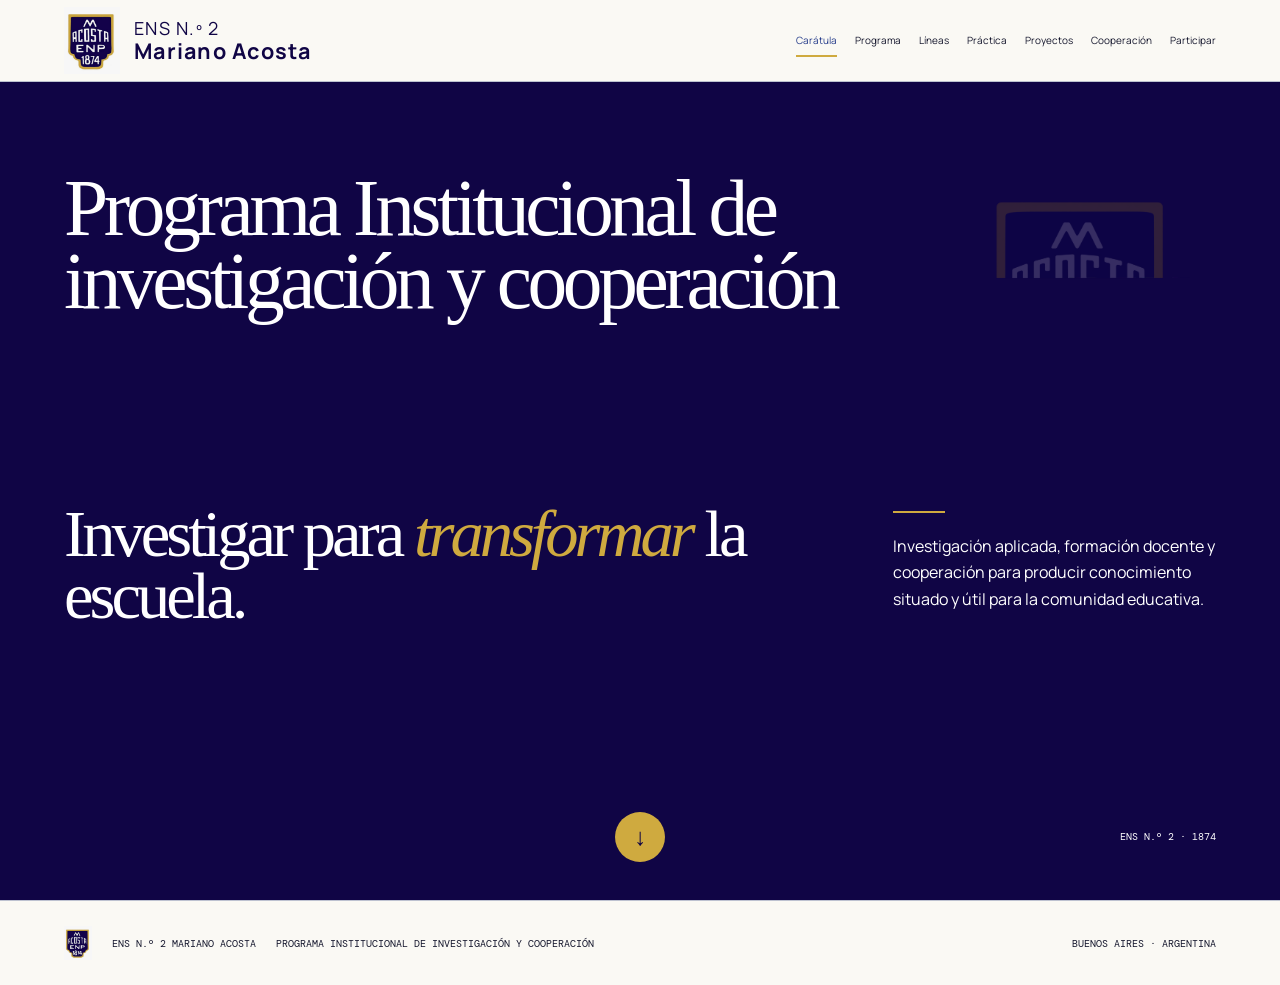
==== index.html @ 4a9405a3 "Restore hero watermark emblem" ====
<!doctype html>
<html lang="es">
<head>
  <meta charset="UTF-8">
  <meta name="viewport" content="width=device-width, initial-scale=1">
  <meta name="description" content="Programa Institucional de Investigación y Cooperación de la ENS N.º 2 Mariano Acosta.">
  <title>Investigación y Cooperación · Mariano Acosta</title>
  <link rel="preconnect" href="https://fonts.googleapis.com">
  <link rel="preconnect" href="https://fonts.gstatic.com" crossorigin>
  <link href="https://fonts.googleapis.com/css2?family=DM+Mono:wght@400;500&family=Manrope:wght@400;500;600;700&display=swap" rel="stylesheet">
  <link rel="stylesheet" href="styles.css?v=4">
  <link rel="stylesheet" href="overrides.css?v=5">
</head>
<body>
  <header class="site-header">
    <a class="brand tab-link" href="#caratula" data-tab="caratula"><img src="assets/logo-mariano-acosta-adjunto.png" alt="Escuela Normal Superior N.º 2 Mariano Acosta, 1874"><span>ENS N.º 2<br><b>Mariano Acosta</b></span></a>
    <nav id="menu" aria-label="Secciones del programa">
      <a class="tab-link active" href="#caratula" data-tab="caratula">Carátula</a><a class="tab-link" href="#programa" data-tab="programa">Programa</a><a class="tab-link" href="#lineas" data-tab="lineas">Líneas</a><a class="tab-link" href="#practica" data-tab="practica">Práctica</a><a class="tab-link" href="#proyectos" data-tab="proyectos">Proyectos</a><a class="tab-link" href="#cooperacion" data-tab="cooperacion">Cooperación</a><a class="tab-link" href="#participar" data-tab="participar">Participar</a>
    </nav>
  </header>
  <main>
    <section class="page-panel hero" id="caratula" data-panel="caratula"><div class="hero-mark" aria-hidden="true"><img src="assets/logo-acosta-enp-1874-transparent.png" alt=""></div><p class="eyebrow">Programa Institucional de<br>investigación y cooperación</p><div class="hero-grid"><h1>Investigar para <em>transformar</em> la escuela.</h1><div class="hero-note"><span class="rule"></span><p>Investigación aplicada, formación docente y cooperación para producir conocimiento situado y útil para la comunidad educativa.</p></div></div><div class="hero-bottom"><p></p><a href="#programa" class="round-link tab-link" data-tab="programa" aria-label="Ver el programa">↓</a><p>ENS N.º 2 · 1874</p></div></section>
    <section class="page-panel panel-programa" id="programa" data-panel="programa" hidden><section class="statement"><p class="section-label">01 / El programa</p><div class="statement-copy"><h2>Una plataforma para <em>pensar, probar y compartir</em> mejores respuestas educativas.</h2><p class="lead">El Programa articula los niveles Inicial, Primario, Secundario y Superior. Convierte preguntas surgidas de la práctica en proyectos rigurosos, documentados y con capacidad de producir mejoras, recursos y conocimiento para la institución.</p></div></section><section class="principles"><article><span>01</span><h3>Rigor situado</h3><p>Preguntas reales, métodos coherentes y resultados que puedan revisarse y comprenderse.</p></article><article><span>02</span><h3>Práctica con evidencia</h3><p>Intervenciones que se diseñan, implementan, evalúan y mejoran en contexto.</p></article><article><span>03</span><h3>Cooperación con propósito</h3><p>Vínculos que se traducen en formación, proyectos, productos y transferencia.</p></article></section></section>
    <section class="page-panel lines" id="lineas" data-panel="lineas" hidden><div class="section-heading"><p class="section-label">02 / Líneas de investigación</p><h2>Un campo común<br>para muchas preguntas.</h2><p>Las líneas organizan capacidades y problemas de trabajo, construyen una agenda compartida y permiten relacionar saberes, experiencias y desafíos de todos los niveles de la institución.</p></div><div class="line-list"><article><b>01</b><div><h3>Formación docente e innovación</h3><p>Prácticas profesionales, didácticas, tecnologías, inteligencia artificial y producción de conocimiento pedagógico.</p></div><span>↗</span></article><article><b>02</b><div><h3>Inclusión, accesibilidad y deporte</h3><p>Participación significativa, actividad física, deporte inclusivo y evaluación de experiencias educativas.</p></div><span>↗</span></article><article><b>03</b><div><h3>Trayectorias, datos y territorio</h3><p>Transiciones entre niveles, indicadores, visualización, ciencia de datos y análisis de información educativa.</p></div><span>↗</span></article><article><b>04</b><div><h3>Salud, adolescencia y bienestar</h3><p>Educación para la salud, hábitos, prevención, actividad física y comprensión crítica de la información sanitaria.</p></div><span>↗</span></article><article><b>05</b><div><h3>Intervenciones y evaluación</h3><p>Diseño, implementación y análisis de propuestas pedagógicas para aprender de la experiencia y transferir resultados.</p></div><span>↗</span></article><article><b>06</b><div><h3>Patrimonio, archivo y memoria</h3><p>Historia de la educación, cultura escolar, humanidades digitales y documentación trazable.</p></div><span>↗</span></article></div></section>
    <section class="page-panel pathway" id="practica" data-panel="practica" hidden><p class="section-label">03 / De la práctica a la producción</p><div class="path"><span>Pregunta</span><i>→</i><span>Proyecto</span><i>→</i><span>Evidencia</span><i>→</i><span>Producto</span><i>→</i><span>Comunidad</span></div><div class="practice-grid"><p>Una situación observada en el aula, en la formación, en el deporte o en los fondos documentales puede convertirse en una investigación aplicada. El proceso preserva trazabilidad, responsabilidad humana y resguardos éticos.</p><ol><li><b>Diseñar</b> una intervención, secuencia, protocolo o instrumento.</li><li><b>Implementar</b> con acompañamiento y registro de decisiones.</li><li><b>Analizar</b> procesos, datos, producciones y condiciones de participación.</li><li><b>Devolver</b> resultados como informe, recurso, jornada, ponencia o publicación.</li></ol></div><p class="practice-note">El objetivo es que toda investigación tenga retorno concreto: mejores herramientas para la enseñanza, recursos accesibles, protocolos transferibles o conocimiento disponible para la comunidad.</p></section>
    <section class="page-panel projects" id="proyectos" data-panel="proyectos" hidden><div class="section-heading"><p class="section-label">04 / Proyectos y resultados</p><h2>Conocimiento que<br>deja huella.</h2></div><div class="status-key"><span class="active-dot"></span> Resultado documentado <span class="design-dot"></span> En diseño / exploración</div><div class="project-grid"><article class="project-card featured"><p class="status"><span class="active-dot"></span> Resultado documentado</p><h3>Del folio a la evidencia</h3><p>Este resultado desarrolla un modo reproducible de trabajar con registros manuscritos escolares. Ordena las etapas de transcripción, validación, corrección y documentación para que las decisiones de investigación puedan seguirse, discutirse y reutilizarse. Así, los documentos históricos se transforman en evidencia sin perder su procedencia ni su contexto.</p></article><article class="project-card"><p class="status"><span class="active-dot"></span> Resultado documentado</p><h3>Escuela, ciudad y territorio</h3><p>La investigación explora la relación entre la escuela y la ciudad a partir de la procedencia residencial de su estudiantado. Combina lectura histórica de fuentes con herramientas de localización y visualización, permitiendo observar concentraciones, alcances y conexiones territoriales. Propone una mirada que vincula la vida institucional con las dinámicas urbanas de su tiempo.</p></article><article class="project-card"><p class="status"><span class="active-dot"></span> Resultado documentado</p><h3>Edad, curso y reforma curricular</h3><p>Este trabajo examina cómo las edades, los cursos y las orientaciones de estudio permiten reconstruir cambios en la organización escolar. La lectura conjunta de los registros revela regularidades y trayectorias diversas, y permite reconocer la huella de transformaciones curriculares. La cuantificación dialoga con la historia institucional para producir una interpretación más rica de las fuentes.</p></article><article class="project-card"><p class="status"><span class="design-dot"></span> En diseño / exploración</p><h3>Intervenciones pedagógicas situadas</h3><p>Esta línea reúne proyectos inter-niveles que documentan y evalúan experiencias de enseñanza. Su propósito es transformar aprendizajes de la práctica en recursos, protocolos y conocimientos transferibles para la comunidad educativa.</p></article></div><p class="fineprint">La publicación de fuentes, datos, imágenes y productos derivados se realizará únicamente con las autorizaciones y resguardos correspondientes.</p></section>
    <section class="page-panel cooperation" id="cooperacion" data-panel="cooperacion" hidden><div class="section-heading"><p class="section-label">05 / Cooperación académica</p><h2>Trabajar con otros<br>para llegar más lejos.</h2><p>La cooperación se organiza alrededor de proyectos concretos, recíprocos y evaluables, capaces de reunir capacidades complementarias y generar resultados con valor para cada institución participante.</p></div><div class="coop-columns"><article><p class="status"><span class="active-dot"></span> Capacidades y experiencias</p><h3>Formación, patrimonio y producción</h3><ul><li>Formación docente, investigación educativa y proyectos inter-niveles.</li><li>Archivo, cultura escolar, humanidades digitales y difusión responsable.</li><li>Datos, trayectorias, visualización y ciencia de datos aplicada a educación.</li></ul></article><article><p class="status"><span class="design-dot"></span> Cartera exploratoria</p><h3>Propuestas de articulación</h3><ul><li>Universidades, organismos públicos y organizaciones especializadas en educación, patrimonio, salud, datos, inclusión y cultura.</li><li>Seminarios, clases abiertas, talleres, laboratorios con estudiantes, proyectos piloto e informes técnicos que conecten conocimiento académico y experiencia escolar.</li><li>Una oportunidad para diseñar iniciativas con impacto educativo, visibilidad académica, recursos compartidos y productos que puedan proyectarse a redes nacionales e internacionales.</li></ul></article></div></section>
    <section class="page-panel participate" id="participar" data-panel="participar" hidden><p class="section-label">06 / Formación y participación</p><h2>Una idea puede<br>ser el comienzo.</h2><p>El programa proyecta un trayecto de investigación educativa situada, clínica de investigación y escritura académica, jornadas y convocatorias transparentes para docentes y estudiantes.</p><div class="participation-list"><span>Problema</span><i>→</i><span>Trayecto formativo</span><i>→</i><span>Proyecto</span><i>→</i><span>Comunicación académica</span></div><a class="button tab-link" href="#caratula" data-tab="caratula">Agenda y convocatorias próximamente <span>↑</span></a></section>
  </main>
  <footer><img src="assets/logo-mariano-acosta-adjunto.png" alt="Escuela Normal Superior N.º 2 Mariano Acosta, 1874"><p>ENS N.º 2 Mariano Acosta</p><p>Programa Institucional de Investigación y Cooperación</p><p>Buenos Aires · Argentina</p></footer>
  <script src="script.js"></script>
</body>
</html>
---- styles.css ----
:root{--navy:#100545;--blue:#263d8b;--gold:#cfaa3f;--cream:#faf9f4;--mist:#eaedf4;--ink:#15172d;--line:#bdc2d0}*{box-sizing:border-box}html{scroll-behavior:smooth}body{margin:0;background:var(--cream);color:var(--ink);font-family:Manrope,Arial,sans-serif}.site-header{height:82px;padding:0 5vw;display:flex;justify-content:space-between;align-items:center;border-bottom:1px solid var(--line);position:sticky;top:0;background:rgba(250,249,244,.98);z-index:10}.brand{height:82px;overflow:hidden;display:flex;align-items:center;gap:14px;color:var(--navy);text-decoration:none;font:10px/1.1 Manrope,Arial,sans-serif;letter-spacing:.07em}.brand img{width:56px;height:72px;object-fit:cover;transform:scale(1.38)}.brand b{font-size:12px}nav{display:flex;gap:18px;align-items:center}nav a{color:var(--ink);font-size:10px;text-decoration:none;padding:8px 0;border-bottom:2px solid transparent}nav a:hover,nav a.active{border-color:var(--gold);color:var(--blue)}.menu-button{display:none}.page-panel[hidden]{display:none}.hero{position:relative;overflow:hidden;min-height:calc(100vh - 82px);padding:7vw 5vw 3vw;display:flex;flex-direction:column;justify-content:space-between;background:var(--navy);color:#fff}.hero-mark{position:absolute;right:7vw;top:8vw;opacity:.18}.hero-mark img{width:210px;height:310px;object-fit:contain}.eyebrow{position:relative;z-index:1;margin:0;font:500 clamp(2.8rem,6.2vw,7.1rem)/.93 Georgia,"Times New Roman",serif;letter-spacing:-.055em}.hero-grid,.statement,.lines,.cooperation{display:grid;grid-template-columns:1.4fr .6fr;gap:6vw;align-items:end}.hero h1,h2,h3{font-family:Georgia,"Times New Roman",serif}.hero h1{max-width:770px;font-size:clamp(2.8rem,5.2vw,6.3rem);font-weight:500;line-height:.94;letter-spacing:-.06em;margin:50px 0 0}.hero h1 em,h2 em{color:var(--gold)}.hero-note{font-size:16px;line-height:1.65}.rule{display:block;width:52px;height:2px;margin-bottom:20px;background:var(--gold)}.hero-bottom{display:grid;grid-template-columns:1fr auto 1fr;align-items:center;margin-top:50px;font:10px "DM Mono",monospace;text-transform:uppercase}.hero-bottom p:last-child{text-align:right}.round-link{display:grid;place-items:center;width:50px;height:50px;border-radius:50%;background:var(--gold);color:var(--navy);font-size:24px;text-decoration:none}.statement{grid-template-columns:.45fr 1.55fr;padding:10vw 5vw}.statement-copy{padding:clamp(28px,5vw,72px);background:var(--mist)}.statement h2,.section-heading h2,.participate h2{margin:0;font-size:clamp(2.5rem,5vw,5.2rem);line-height:1.04;letter-spacing:-.05em;font-weight:500}.lead,.section-heading>p{max-width:650px;margin:30px 0 0;font-size:16px;line-height:1.7}.principles{display:grid;grid-template-columns:repeat(3,1fr);margin:0 5vw 8vw;border-block:1px solid var(--line)}.principles article{padding:38px 30px 40px 0;margin-right:30px;border-right:1px solid var(--line)}.principles article:last-child{border:0;margin:0}.principles span,.line-list b{font:10px "DM Mono",monospace;color:var(--blue)}h3{font-size:20px}.principles p,.line-list p{font-size:14px;line-height:1.6}.lines,.cooperation{grid-template-columns:.7fr 1.3fr;padding:10vw 5vw;background:var(--mist);align-items:start;min-height:calc(100vh - 82px)}.line-list{border-top:2px solid var(--navy)}.line-list article{display:grid;grid-template-columns:45px 1fr auto;gap:12px;padding:23px 0;border-bottom:1px solid var(--line)}.line-list h3{margin:0;font-size:24px;font-weight:500}.line-list p{margin:7px 0 0}.pathway{min-height:calc(100vh - 82px);padding:10vw 5vw;background:var(--blue);color:#fff}.path{display:flex;flex-wrap:wrap;gap:17px;margin:45px 0;font:500 clamp(1.5rem,3.2vw,3.3rem) Georgia,serif}.path i,.participation-list i{color:var(--gold);font-style:normal}.practice-grid,.coop-columns{display:grid;grid-template-columns:1fr 1fr;gap:7vw;max-width:1080px}.practice-grid p,.practice-note{font-size:16px;line-height:1.7}.practice-grid ol{padding:0;margin:0;list-style:none;border-top:1px solid #ffffff88}.practice-grid li{padding:12px 0;border-bottom:1px solid #ffffff88;font-size:14px;line-height:1.5}.practice-grid b{color:var(--gold)}.practice-note{max-width:680px;margin-top:40px}.projects{min-height:calc(100vh - 82px);padding:10vw 5vw}.projects>.section-heading{display:grid;grid-template-columns:.7fr 1.3fr;gap:7vw}.status-key{margin:45px 0 18px;font:10px "DM Mono",monospace;letter-spacing:.08em;text-transform:uppercase}.status{font:10px "DM Mono",monospace;letter-spacing:.08em;text-transform:uppercase}.section-label{font:10px "DM Mono",monospace;letter-spacing:.08em;text-transform:uppercase}.active-dot,.design-dot{display:inline-block;width:8px;height:8px;margin-right:7px;border-radius:50%;background:var(--blue)}.design-dot{background:none;border:1px solid currentColor}.project-grid{display:grid;grid-template-columns:repeat(2,1fr);gap:16px}.project-card{min-height:280px;padding:30px;border:1px solid var(--line)}.project-card.featured{background:var(--navy);color:#fff}.project-card h3{font-size:30px;font-weight:500;line-height:1.05}.project-card>p:not(.status){font-size:14px;line-height:1.7}.fineprint{font-size:11px;max-width:600px}.cooperation{background:var(--gold)}.coop-columns article{padding:25px;border-top:2px solid var(--navy)}.coop-columns h3{font-size:28px;font-weight:500}.coop-columns ul{padding:0;list-style:none}.coop-columns li{padding:12px 0;border-bottom:1px solid #10054555;font-size:13px;line-height:1.6}.participate{min-height:calc(100vh - 82px);margin:5vw;padding:9vw 8vw;background:var(--navy);color:#fff}.participate h2{margin:25px 0}.participate>p{max-width:590px;font-size:16px;line-height:1.7}.participation-list{display:flex;flex-wrap:wrap;gap:13px;margin:38px 0;font:500 20px Georgia,serif}.button{display:inline-flex;gap:25px;padding:15px 18px;background:var(--gold);color:var(--navy);font-size:12px;font-weight:700;text-decoration:none}footer{display:flex;align-items:center;gap:20px;padding:22px 5vw;border-top:1px solid var(--line);font:10px "DM Mono",monospace;text-transform:uppercase}footer img{width:28px;height:40px;object-fit:contain}footer p:last-child{margin-left:auto}@media(max-width:900px){nav{gap:11px}nav a{font-size:9px}}@media(max-width:720px){.site-header{height:68px}.brand{height:68px}.brand img{width:45px;height:64px}.menu-button{display:block;background:none;border:0;color:var(--navy);font:11px "DM Mono",monospace}.site-header nav{display:none;position:absolute;top:67px;left:0;right:0;padding:20px 5vw;background:var(--cream);border-bottom:1px solid var(--line);flex-direction:column;align-items:flex-start;gap:13px}.site-header nav.open{display:flex}.hero{min-height:calc(100vh - 68px);padding-top:15vw}.eyebrow{font-size:clamp(2.6rem,11vw,4.8rem)}.hero-grid,.statement,.lines,.cooperation,.practice-grid,.coop-columns,.projects>.section-heading{grid-template-columns:1fr;gap:32px}.hero h1{margin-top:35px}.hero-mark{right:4vw;top:10vw;opacity:.12}.hero-mark img{width:150px}.principles,.project-grid{grid-template-columns:1fr}.principles article{margin:0;border-right:0;border-bottom:1px solid var(--line)}.principles article:last-child{border-bottom:0}.statement,.lines,.pathway,.projects,.cooperation{padding-top:80px;padding-bottom:80px}.statement-copy{padding:32px 25px}.participate{min-height:calc(100vh - 68px);margin:0;padding:80px 5vw}footer{align-items:flex-start;flex-direction:column;gap:7px}footer p{margin:0}footer p:last-child{margin-left:0}}
---- overrides.css ----
/* Identidad institucional en el encabezado: aumento del 80 %. */
.brand {
  font-size: 18px;
  line-height: 1.1;
}

.brand b {
  font-size: 21.6px;
}

.brand img {
  display: block !important;
  width: 56px !important;
  height: auto !important;
  max-height: 68px !important;
  flex: none !important;
  object-fit: contain !important;
  object-position: center !important;
  transform: none !important;
}

.brand {
  overflow: visible !important;
}

.hero-mark {
  position: absolute !important;
  top: 8vw !important;
  right: 7vw !important;
  z-index: 0 !important;
  display: block !important;
  width: 220px !important;
  height: auto !important;
  overflow: visible !important;
  opacity: 0.16 !important;
  pointer-events: none !important;
}

.hero-mark img {
  display: block !important;
  width: 100% !important;
  height: auto !important;
  max-height: none !important;
  object-fit: contain !important;
  object-position: center !important;
}

.hero-grid,
.hero-bottom {
  position: relative;
  z-index: 1;
}

/* En celulares, los accesos conservan la lectura horizontal del escritorio. */
@media (max-width: 720px) {
  .site-header {
    height: auto;
    min-height: 68px;
    padding: 0 4vw 6px;
    align-items: stretch;
    flex-direction: column;
  }

  .brand {
    height: 62px;
    flex: 0 0 62px;
  }

  .brand img {
    width: 45px !important;
    height: auto !important;
  }

  .hero-mark {
    top: 10vw !important;
    right: 4vw !important;
    width: 140px !important;
    opacity: 0.11 !important;
  }

  .site-header nav,
  .site-header nav.open {
    position: static;
    display: flex;
    width: 100%;
    padding: 0;
    border: 0;
    background: transparent;
    flex-flow: row nowrap;
    align-items: center;
    justify-content: space-between;
    gap: 0;
  }

  .site-header nav a {
    display: block;
    flex: 0 1 auto;
    min-width: 0;
    min-height: 0;
    padding: 5px 0 4px;
    border: 0;
    border-bottom: 2px solid transparent;
    font-size: clamp(7px, 2.1vw, 9px);
    letter-spacing: -0.04em;
    line-height: 1.1;
    text-align: center;
    white-space: nowrap;
  }

  .site-header nav a:hover,
  .site-header nav a.active {
    border-color: var(--gold);
    background: transparent;
    color: var(--blue);
  }

  .hero,
  .participate {
    min-height: calc(100svh - 105px);
  }
}
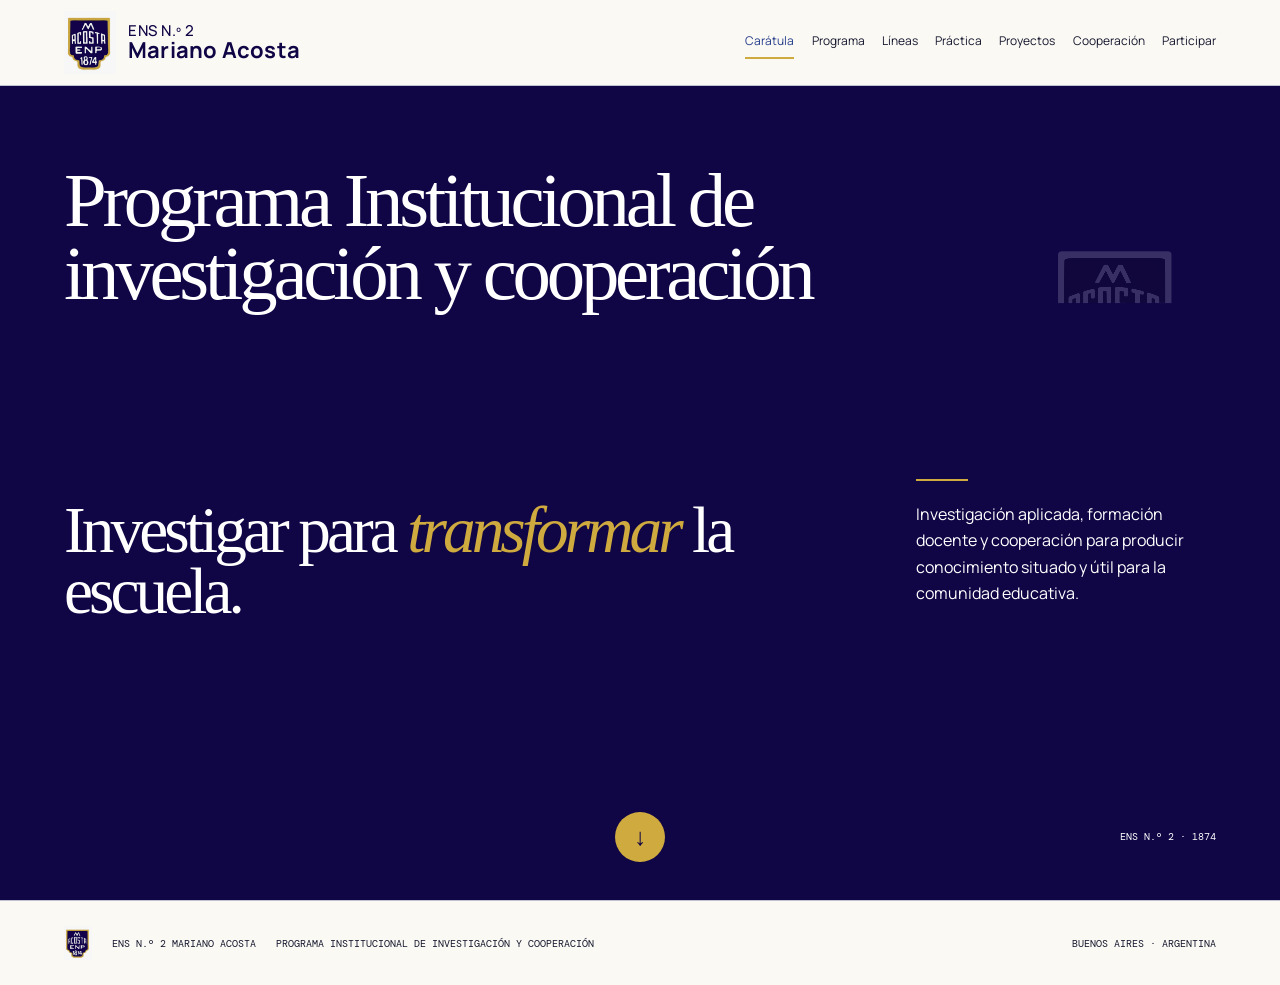
==== commit 35543b7c: "Actualiza cache de estilos del programa institucional" ====
--- a/index.html
+++ b/index.html
@@ -9,7 +9,7 @@
   <link rel="preconnect" href="https://fonts.gstatic.com" crossorigin>
   <link href="https://fonts.googleapis.com/css2?family=DM+Mono:wght@400;500&family=Manrope:wght@400;500;600;700&display=swap" rel="stylesheet">
   <link rel="stylesheet" href="styles.css?v=4">
-  <link rel="stylesheet" href="overrides.css?v=5">
+  <link rel="stylesheet" href="overrides.css?v=11">
 </head>
 <body>
   <header class="site-header">
--- a/overrides.css
+++ b/overrides.css
@@ -1,48 +1,119 @@
-/* Identidad institucional en el encabezado: aumento del 80 %. */
+/*
+  Sistema tipografico y de composicion
+  ------------------------------------
+  La caratula conserva la voz de mayor escala. Las paginas interiores usan
+  una jerarquia comun, textos de lectura mas generosos y una grilla estable.
+*/
+
+:root {
+  --content-pad: 5vw;
+  --section-y: clamp(56px, 4.6vw, 88px);
+  --display-internal: clamp(3.25rem, 4.2vw, 4.75rem);
+  --reading: clamp(1rem, 1.05vw, 1.2rem);
+}
+
+body {
+  -webkit-font-smoothing: antialiased;
+  text-rendering: optimizeLegibility;
+}
+
+/* Encabezado: identidad visible, pero subordinada al contenido. */
+.site-header {
+  height: 86px;
+  padding-inline: var(--content-pad);
+}
+
 .brand {
-  font-size: 18px;
-  line-height: 1.1;
+  height: 86px;
+  gap: 12px;
+  overflow: visible;
+  font: 500 15px/1.08 Manrope, Arial, sans-serif;
+  letter-spacing: 0.035em;
 }
 
 .brand b {
-  font-size: 21.6px;
+  font-size: 22px;
+  letter-spacing: 0.01em;
 }
 
 .brand img {
-  display: block !important;
-  width: 56px !important;
-  height: auto !important;
-  max-height: 68px !important;
-  flex: none !important;
-  object-fit: contain !important;
-  object-position: center !important;
-  transform: none !important;
-}
-
-.brand {
-  overflow: visible !important;
-}
-
+  display: block;
+  width: 52px;
+  height: 66px;
+  max-height: 66px;
+  flex: none;
+  object-fit: contain;
+  object-position: center;
+  transform: none;
+}
+
+nav {
+  gap: clamp(14px, 1.35vw, 24px);
+}
+
+nav a {
+  font-size: 12px;
+  line-height: 1.2;
+}
+
+/* Etiquetas y textos auxiliares compartidos. */
+.section-label,
+.status,
+.status-key {
+  font-size: 11px;
+  line-height: 1.35;
+}
+
+.section-label {
+  margin: 0;
+}
+
+/* Caratula: unica pantalla con escala monumental. */
+.hero {
+  min-height: calc(100vh - 86px);
+  padding: clamp(68px, 6.2vw, 118px) var(--content-pad) clamp(28px, 3vw, 56px);
+}
+
+.eyebrow {
+  max-width: 1450px;
+  font-size: clamp(4.25rem, 6vw, 7rem);
+  line-height: 0.94;
+}
+
+.hero-grid {
+  grid-template-columns: minmax(0, 1.45fr) minmax(300px, 0.55fr);
+  gap: clamp(54px, 6vw, 120px);
+}
+
+.hero h1 {
+  max-width: 900px;
+  margin-top: clamp(42px, 4vw, 72px);
+  font-size: clamp(4rem, 5.1vw, 6.2rem);
+}
+
+.hero-note {
+  max-width: 470px;
+  font-size: clamp(1rem, 1.1vw, 1.22rem);
+}
+
+/* El fondo contenido evita que cualquier regla heredada recorte el escudo. */
 .hero-mark {
-  position: absolute !important;
-  top: 8vw !important;
-  right: 7vw !important;
-  z-index: 0 !important;
-  display: block !important;
-  width: 220px !important;
-  height: auto !important;
-  overflow: visible !important;
-  opacity: 0.16 !important;
-  pointer-events: none !important;
+  position: absolute;
+  top: clamp(150px, 17vh, 220px);
+  right: clamp(54px, 7vw, 150px);
+  z-index: 0;
+  display: block;
+  width: clamp(150px, 11vw, 215px);
+  aspect-ratio: 1196 / 1315;
+  overflow: visible;
+  background: url("assets/logo-acosta-enp-1874-transparent.png") center / contain no-repeat;
+  opacity: 0.17;
+  filter: grayscale(1) brightness(2.2);
+  pointer-events: none;
 }
 
 .hero-mark img {
-  display: block !important;
-  width: 100% !important;
-  height: auto !important;
-  max-height: none !important;
-  object-fit: contain !important;
-  object-position: center !important;
+  display: none;
 }
 
 .hero-grid,
@@ -51,31 +122,325 @@
   z-index: 1;
 }
 
-/* En celulares, los accesos conservan la lectura horizontal del escritorio. */
+/* Programa. */
+.statement {
+  grid-template-columns: minmax(190px, 0.25fr) minmax(0, 1.75fr);
+  align-items: start;
+  gap: clamp(34px, 4vw, 80px);
+  padding: var(--section-y) var(--content-pad) clamp(58px, 6vw, 110px);
+}
+
+.statement-copy {
+  width: 100%;
+  max-width: 1440px;
+  padding: clamp(44px, 4.2vw, 76px);
+}
+
+.statement h2,
+.section-heading h2,
+.participate h2 {
+  font-size: var(--display-internal);
+  line-height: 1.02;
+  letter-spacing: -0.045em;
+}
+
+.lead,
+.section-heading > p {
+  max-width: 760px;
+  margin-top: clamp(24px, 2.2vw, 38px);
+  font-size: var(--reading);
+  line-height: 1.68;
+}
+
+.principles {
+  margin: 0 var(--content-pad) clamp(68px, 7vw, 130px);
+}
+
+.principles article {
+  padding: 38px clamp(22px, 2.4vw, 44px) 42px 0;
+}
+
+.principles h3 {
+  margin: 20px 0 12px;
+  font-size: clamp(1.45rem, 1.7vw, 1.85rem);
+  line-height: 1.15;
+}
+
+.principles p {
+  max-width: 480px;
+  font-size: clamp(0.95rem, 0.95vw, 1.08rem);
+  line-height: 1.62;
+}
+
+/* Lineas y cooperacion comparten una grilla editorial. */
+.lines,
+.cooperation {
+  min-height: calc(100vh - 86px);
+  grid-template-columns: minmax(330px, 0.62fr) minmax(0, 1.38fr);
+  align-items: start;
+  gap: clamp(58px, 6vw, 120px);
+  padding: var(--section-y) var(--content-pad) clamp(64px, 6vw, 116px);
+}
+
+.section-heading h2 {
+  margin-top: 18px;
+}
+
+.section-heading > p {
+  font-size: clamp(1rem, 1.05vw, 1.18rem);
+}
+
+.line-list article {
+  grid-template-columns: 50px minmax(0, 1fr) 24px;
+  gap: 14px;
+  padding: clamp(21px, 1.8vw, 30px) 0;
+}
+
+.line-list h3 {
+  font-size: clamp(1.55rem, 1.8vw, 2rem);
+  line-height: 1.15;
+}
+
+.line-list p {
+  margin-top: 10px;
+  font-size: clamp(0.95rem, 1vw, 1.08rem);
+  line-height: 1.55;
+}
+
+/* Practica: la secuencia funciona como un recorrido y no como un titulo roto. */
+.pathway {
+  min-height: calc(100vh - 86px);
+  padding: var(--section-y) var(--content-pad) clamp(64px, 6vw, 112px);
+}
+
+.path {
+  display: flex;
+  flex-wrap: nowrap;
+  align-items: baseline;
+  justify-content: space-between;
+  gap: clamp(10px, 1.35vw, 26px);
+  margin: clamp(42px, 4vw, 72px) 0 clamp(52px, 5vw, 92px);
+  font-size: clamp(2.15rem, 3vw, 3.45rem);
+  line-height: 1.08;
+  white-space: nowrap;
+}
+
+.practice-grid {
+  grid-template-columns: minmax(0, 0.92fr) minmax(0, 1.08fr);
+  gap: clamp(58px, 7vw, 140px);
+  max-width: 1500px;
+}
+
+.practice-grid p,
+.practice-note {
+  font-size: var(--reading);
+  line-height: 1.68;
+}
+
+.practice-grid li {
+  padding: 15px 0;
+  font-size: clamp(0.95rem, 0.95vw, 1.08rem);
+  line-height: 1.5;
+}
+
+.practice-note {
+  max-width: 920px;
+  margin-top: clamp(46px, 5vw, 90px);
+}
+
+/* Proyectos: encabezado y tarjetas con una escala intermedia clara. */
+.projects {
+  min-height: calc(100vh - 86px);
+  padding: var(--section-y) var(--content-pad) clamp(64px, 6vw, 112px);
+}
+
+.projects > .section-heading {
+  grid-template-columns: minmax(240px, 0.38fr) minmax(0, 0.62fr);
+  align-items: start;
+  gap: clamp(52px, 7vw, 138px);
+}
+
+.projects .section-heading h2 {
+  margin-top: 0;
+}
+
+.status-key {
+  margin: clamp(34px, 3.5vw, 58px) 0 20px;
+}
+
+.project-grid {
+  gap: clamp(14px, 1.2vw, 22px);
+}
+
+.project-card {
+  min-height: 330px;
+  padding: clamp(30px, 3vw, 50px);
+}
+
+.project-card h3 {
+  margin: clamp(30px, 3vw, 48px) 0 22px;
+  font-size: clamp(1.85rem, 2.15vw, 2.4rem);
+  line-height: 1.08;
+}
+
+.project-card > p:not(.status) {
+  max-width: 820px;
+  font-size: clamp(0.96rem, 1vw, 1.1rem);
+  line-height: 1.68;
+}
+
+.fineprint {
+  margin-top: 28px;
+  font-size: 12px;
+  line-height: 1.55;
+}
+
+/* Cooperacion: el titular deja espacio a la informacion operativa. */
+.cooperation .section-heading h2 {
+  max-width: 560px;
+  font-size: clamp(3.25rem, 3.8vw, 4.4rem);
+}
+
+.coop-columns {
+  gap: clamp(36px, 4vw, 76px);
+  max-width: none;
+}
+
+.coop-columns article {
+  padding: 28px 0 0;
+}
+
+.coop-columns h3 {
+  margin: clamp(32px, 3vw, 50px) 0;
+  font-size: clamp(1.75rem, 2vw, 2.25rem);
+  line-height: 1.16;
+}
+
+.coop-columns li {
+  padding: 16px 0;
+  font-size: clamp(0.94rem, 0.95vw, 1.05rem);
+  line-height: 1.58;
+}
+
+/* Participar: dos columnas para aprovechar el ancho y jerarquizar la accion. */
+.participate {
+  min-height: calc(100vh - 86px - 10vw);
+  margin: 5vw;
+  padding: clamp(64px, 7vw, 124px) clamp(54px, 8vw, 150px);
+  display: grid;
+  grid-template-columns: minmax(0, 0.92fr) minmax(460px, 1.08fr);
+  grid-template-areas:
+    "label flow"
+    "title flow"
+    "intro cta";
+  column-gap: clamp(70px, 8vw, 160px);
+  row-gap: 28px;
+  align-content: center;
+}
+
+.participate > .section-label {
+  grid-area: label;
+  align-self: end;
+}
+
+.participate h2 {
+  grid-area: title;
+  margin: 0;
+  font-size: clamp(3.4rem, 4.4vw, 4.9rem);
+}
+
+.participate > p:not(.section-label) {
+  grid-area: intro;
+  max-width: 680px;
+  margin: 0;
+  font-size: var(--reading);
+  line-height: 1.68;
+}
+
+.participation-list {
+  grid-area: flow;
+  align-self: center;
+  display: flex;
+  flex-wrap: wrap;
+  gap: 16px;
+  margin: 0;
+  font-size: clamp(1.35rem, 1.7vw, 1.85rem);
+  line-height: 1.35;
+}
+
+.button {
+  grid-area: cta;
+  align-self: start;
+  justify-content: space-between;
+  width: min(100%, 390px);
+  padding: 17px 20px;
+  font-size: 13px;
+}
+
+/* Ajuste intermedio: evita que la cabecera y las grillas se compriman. */
+@media (max-width: 1100px) {
+  .brand {
+    font-size: 12px;
+  }
+
+  .brand b {
+    font-size: 18px;
+  }
+
+  nav {
+    gap: 12px;
+  }
+
+  nav a {
+    font-size: 10px;
+  }
+
+  .lines,
+  .cooperation {
+    grid-template-columns: minmax(270px, 0.72fr) minmax(0, 1.28fr);
+    gap: 44px;
+  }
+
+  .path {
+    font-size: clamp(1.75rem, 3.1vw, 2.6rem);
+  }
+
+  .participate {
+    grid-template-columns: minmax(0, 0.9fr) minmax(360px, 1.1fr);
+    column-gap: 54px;
+  }
+}
+
+/* Celulares: cabecera legible con navegacion horizontal desplazable. */
 @media (max-width: 720px) {
+  :root {
+    --content-pad: 5vw;
+    --section-y: 48px;
+    --display-internal: clamp(2.45rem, 11vw, 3.45rem);
+    --reading: 1rem;
+  }
+
   .site-header {
     height: auto;
-    min-height: 68px;
-    padding: 0 4vw 6px;
+    min-height: 104px;
+    padding: 0 4vw 8px;
     align-items: stretch;
     flex-direction: column;
   }
 
   .brand {
-    height: 62px;
-    flex: 0 0 62px;
+    height: 64px;
+    flex: 0 0 64px;
+    font-size: 12px;
+  }
+
+  .brand b {
+    font-size: 16px;
   }
 
   .brand img {
-    width: 45px !important;
-    height: auto !important;
-  }
-
-  .hero-mark {
-    top: 10vw !important;
-    right: 4vw !important;
-    width: 140px !important;
-    opacity: 0.11 !important;
+    width: 43px;
+    height: 54px;
   }
 
   .site-header nav,
@@ -83,27 +448,30 @@
     position: static;
     display: flex;
     width: 100%;
-    padding: 0;
+    padding: 0 0 2px;
     border: 0;
     background: transparent;
     flex-flow: row nowrap;
     align-items: center;
-    justify-content: space-between;
-    gap: 0;
+    justify-content: flex-start;
+    gap: 18px;
+    overflow-x: auto;
+    scrollbar-width: none;
+  }
+
+  .site-header nav::-webkit-scrollbar {
+    display: none;
   }
 
   .site-header nav a {
     display: block;
-    flex: 0 1 auto;
-    min-width: 0;
+    flex: none;
     min-height: 0;
     padding: 5px 0 4px;
     border: 0;
     border-bottom: 2px solid transparent;
-    font-size: clamp(7px, 2.1vw, 9px);
-    letter-spacing: -0.04em;
+    font-size: 11px;
     line-height: 1.1;
-    text-align: center;
     white-space: nowrap;
   }
 
@@ -114,8 +482,161 @@
     color: var(--blue);
   }
 
-  .hero,
+  .hero {
+    min-height: calc(100svh - 104px);
+    padding: 48px var(--content-pad) 28px;
+  }
+
+  .eyebrow {
+    max-width: 92%;
+    font-size: clamp(2.65rem, 11.5vw, 4rem);
+  }
+
+  .hero-grid,
+  .statement,
+  .lines,
+  .cooperation,
+  .practice-grid,
+  .coop-columns,
+  .projects > .section-heading {
+    grid-template-columns: 1fr;
+    gap: 32px;
+  }
+
+  .hero h1 {
+    margin-top: 32px;
+    font-size: clamp(2.35rem, 10vw, 3.5rem);
+  }
+
+  .hero-note {
+    max-width: 90%;
+    font-size: 0.98rem;
+  }
+
+  .hero-mark {
+    top: 76px;
+    right: 4vw;
+    width: 92px;
+    opacity: 0.12;
+  }
+
+  .hero-bottom {
+    margin-top: 40px;
+  }
+
+  .statement,
+  .lines,
+  .pathway,
+  .projects,
+  .cooperation {
+    padding: var(--section-y) var(--content-pad) 64px;
+  }
+
+  .statement-copy {
+    padding: 30px 24px;
+  }
+
+  .statement h2,
+  .section-heading h2,
+  .participate h2,
+  .cooperation .section-heading h2 {
+    font-size: var(--display-internal);
+  }
+
+  .lead,
+  .section-heading > p {
+    margin-top: 22px;
+  }
+
+  .principles {
+    grid-template-columns: 1fr;
+    margin-bottom: 64px;
+  }
+
+  .principles article {
+    margin: 0;
+    padding: 30px 0;
+    border-right: 0;
+    border-bottom: 1px solid var(--line);
+  }
+
+  .line-list article {
+    grid-template-columns: 34px minmax(0, 1fr) 20px;
+    padding: 22px 0;
+  }
+
+  .line-list h3 {
+    font-size: 1.45rem;
+  }
+
+  .path {
+    flex-wrap: wrap;
+    justify-content: flex-start;
+    gap: 10px 13px;
+    margin: 36px 0 52px;
+    font-size: clamp(1.8rem, 8vw, 2.4rem);
+    white-space: normal;
+  }
+
+  .practice-grid {
+    gap: 44px;
+  }
+
+  .practice-note {
+    margin-top: 44px;
+  }
+
+  .project-grid {
+    grid-template-columns: 1fr;
+  }
+
+  .project-card {
+    min-height: 0;
+    padding: 28px 24px;
+  }
+
+  .project-card h3 {
+    margin: 30px 0 18px;
+  }
+
+  .coop-columns {
+    gap: 42px;
+  }
+
   .participate {
-    min-height: calc(100svh - 105px);
-  }
-}
+    min-height: calc(100svh - 104px);
+    margin: 0;
+    padding: 64px var(--content-pad);
+    grid-template-columns: 1fr;
+    grid-template-areas:
+      "label"
+      "title"
+      "intro"
+      "flow"
+      "cta";
+    gap: 28px;
+  }
+
+  .participation-list {
+    margin-top: 14px;
+    font-size: 1.3rem;
+  }
+
+  .button {
+    width: 100%;
+  }
+
+  footer {
+    align-items: flex-start;
+    flex-direction: column;
+    gap: 7px;
+  }
+
+  footer p {
+    margin: 0;
+  }
+
+  footer p:last-child {
+    margin-left: 0;
+  }
+}
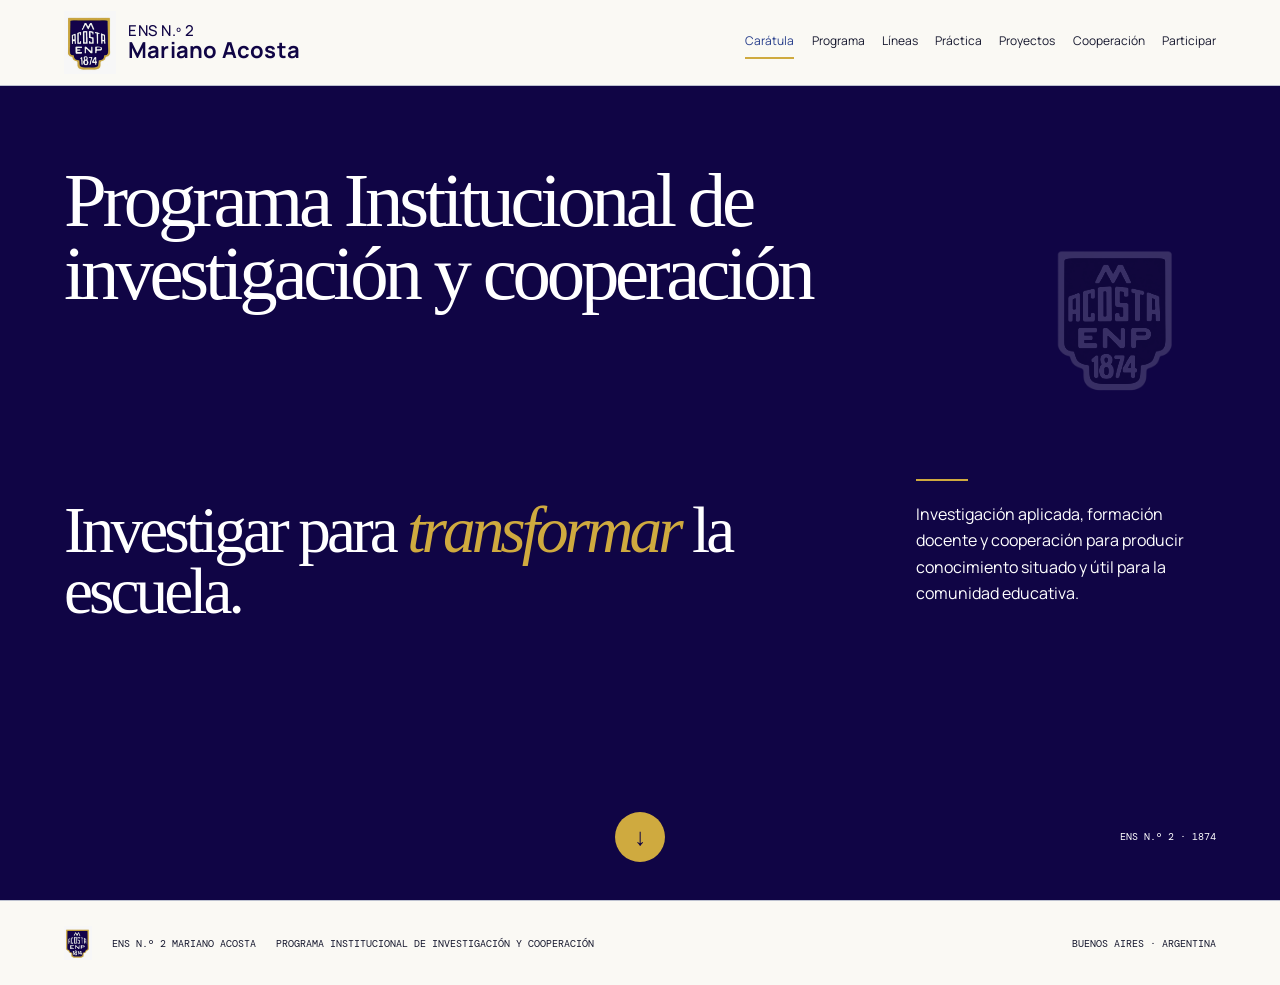
==== commit 7329e16e: "Actualiza cache final de estilos" ====
--- a/index.html
+++ b/index.html
@@ -9,7 +9,7 @@
   <link rel="preconnect" href="https://fonts.gstatic.com" crossorigin>
   <link href="https://fonts.googleapis.com/css2?family=DM+Mono:wght@400;500&family=Manrope:wght@400;500;600;700&display=swap" rel="stylesheet">
   <link rel="stylesheet" href="styles.css?v=4">
-  <link rel="stylesheet" href="overrides.css?v=11">
+  <link rel="stylesheet" href="overrides.css?v=12">
 </head>
 <body>
   <header class="site-header">
--- a/overrides.css
+++ b/overrides.css
@@ -106,7 +106,7 @@
   width: clamp(150px, 11vw, 215px);
   aspect-ratio: 1196 / 1315;
   overflow: visible;
-  background: url("assets/logo-acosta-enp-1874-transparent.png") center / contain no-repeat;
+  background: url("assets/logo-acosta-enp-1874-transparent.png?v=2") center / contain no-repeat;
   opacity: 0.17;
   filter: grayscale(1) brightness(2.2);
   pointer-events: none;
